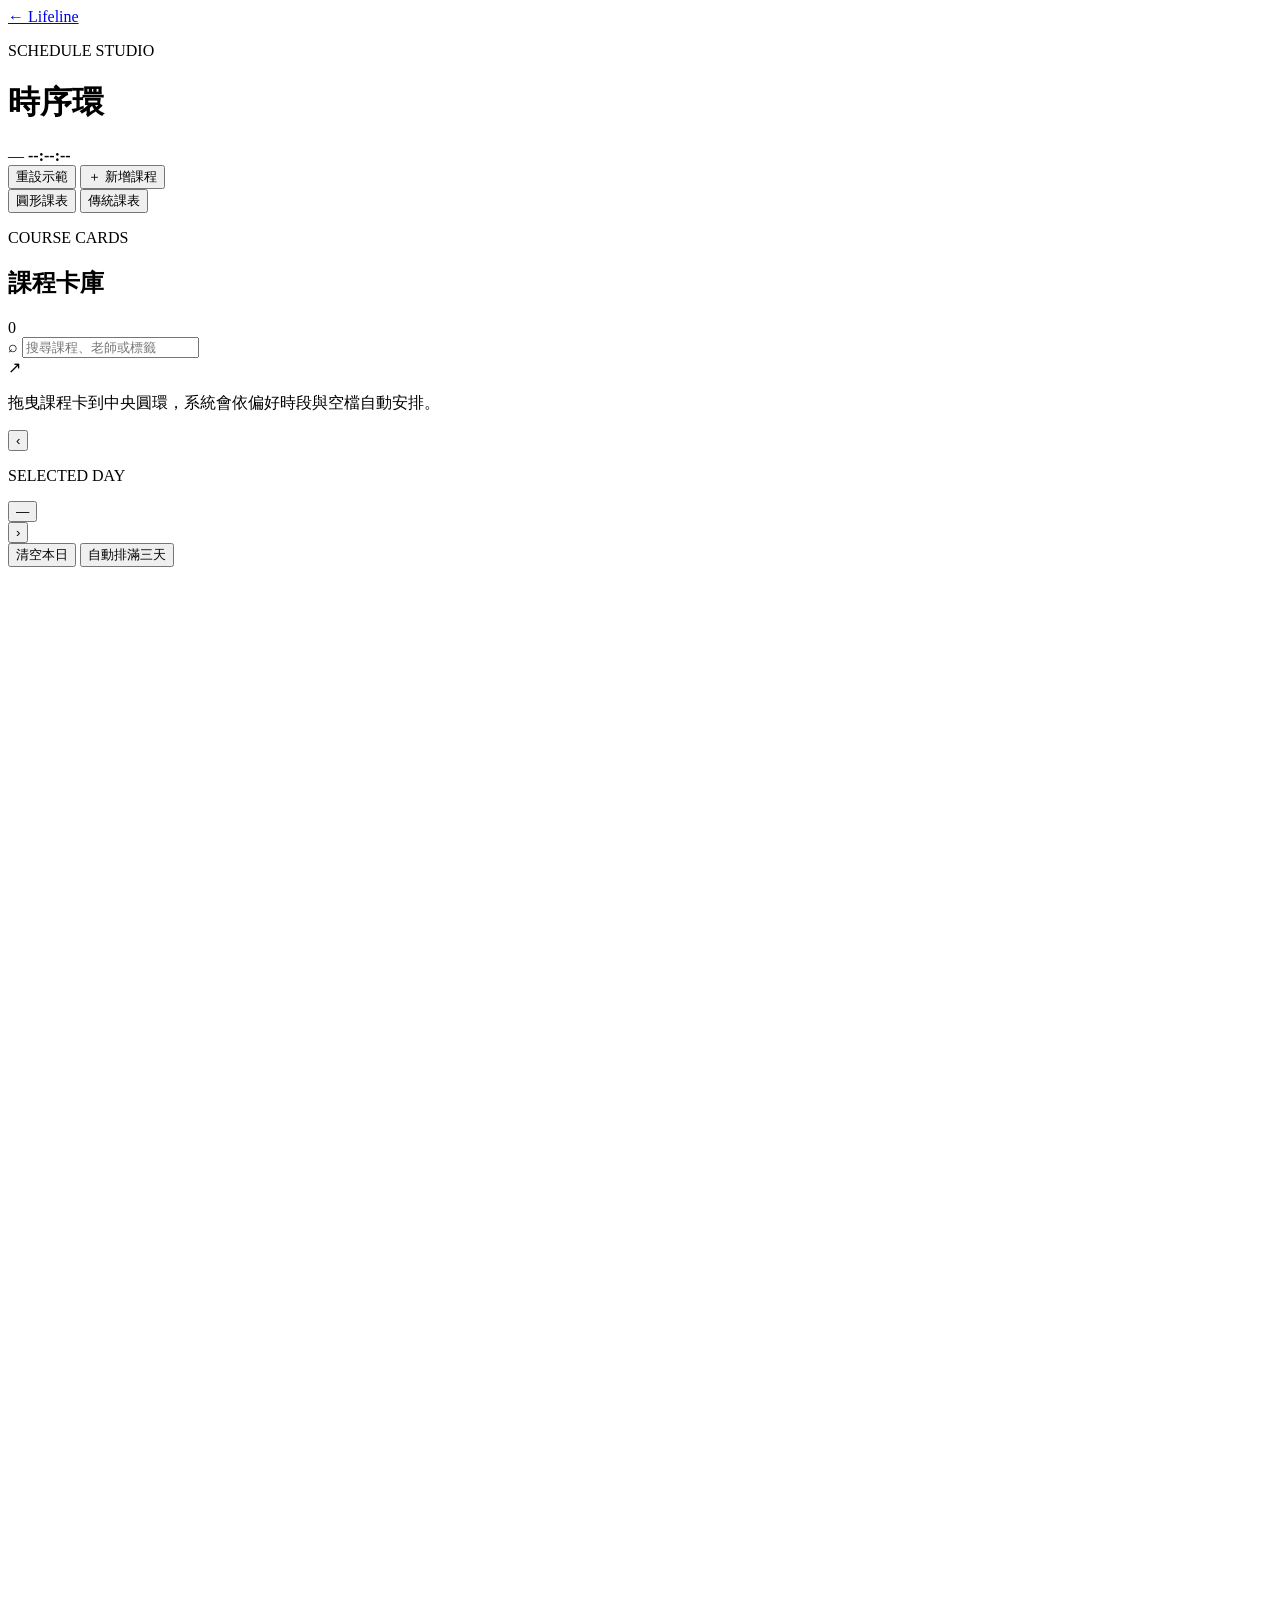
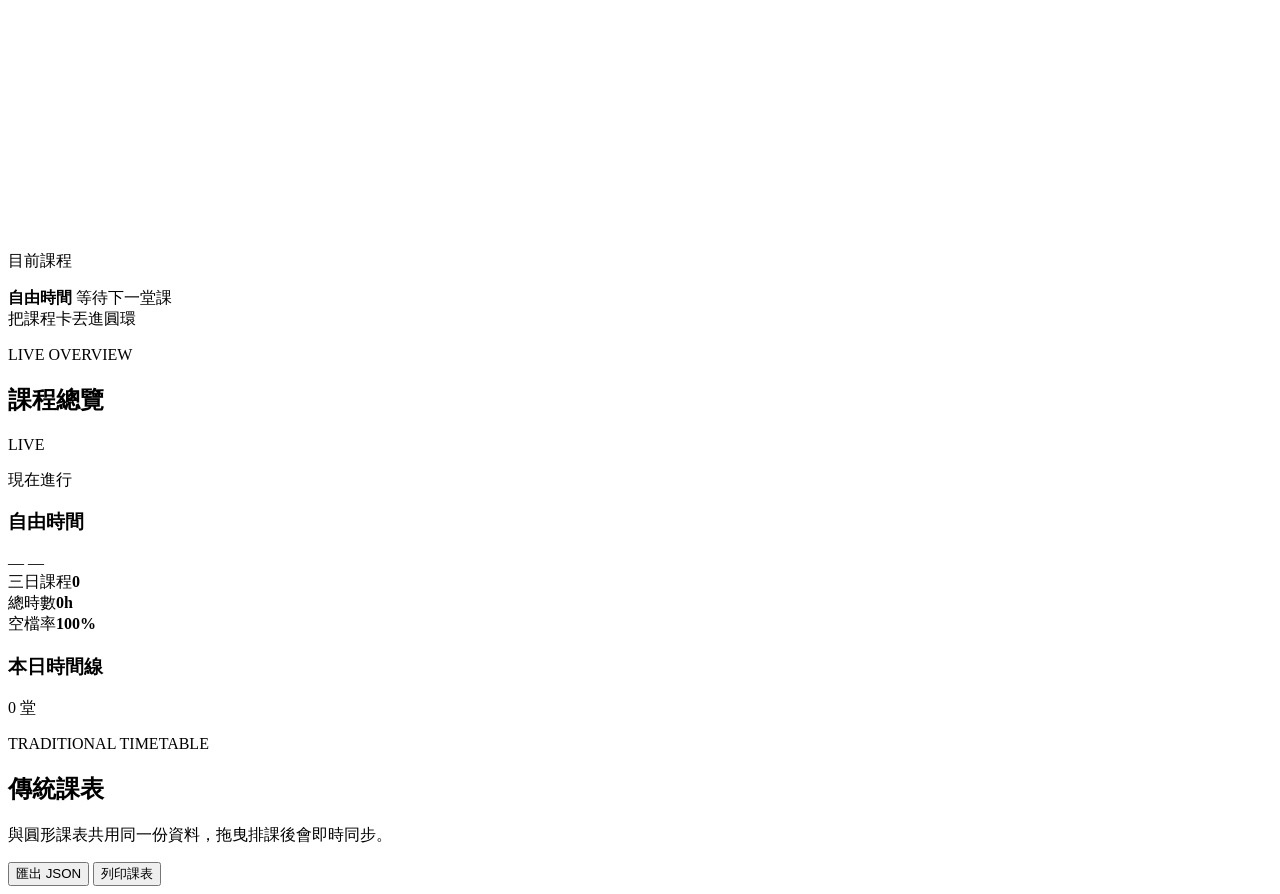
==== schedule-studio/index.html @ b38a5317 "Add independent circular schedule studio page" ====
<!doctype html>
<html lang="zh-Hant">
<head>
  <meta charset="utf-8" />
  <meta name="viewport" content="width=device-width, initial-scale=1" />
  <meta name="theme-color" content="#081422" />
  <meta name="description" content="拖曳課程卡，自動生成圓形與傳統課表。" />
  <title>時序環｜圓形課表工作室</title>
  <link rel="stylesheet" href="style.css" />
</head>
<body>
  <div class="ambient ambient-one"></div>
  <div class="ambient ambient-two"></div>

  <header class="topbar">
    <div class="brand-wrap">
      <a class="back-link" href="../" aria-label="返回 Lifeline">← Lifeline</a>
      <div class="brand-mark" aria-hidden="true"><span></span></div>
      <div>
        <p class="eyebrow">SCHEDULE STUDIO</p>
        <h1>時序環</h1>
      </div>
    </div>

    <div class="header-actions">
      <div class="live-clock" aria-live="polite">
        <span id="liveDate">—</span>
        <strong id="liveTime">--:--:--</strong>
      </div>
      <button class="ghost-button" id="resetButton" type="button">重設示範</button>
      <button class="primary-button" id="addCourseButton" type="button">＋ 新增課程</button>
    </div>
  </header>

  <nav class="view-tabs" aria-label="課表檢視方式">
    <button class="view-tab active" type="button" data-view="orbit">圓形課表</button>
    <button class="view-tab" type="button" data-view="grid">傳統課表</button>
  </nav>

  <main>
    <section class="view-panel active" id="orbitView">
      <div class="studio-grid">
        <aside class="course-library panel">
          <div class="panel-heading">
            <div>
              <p class="eyebrow">COURSE CARDS</p>
              <h2>課程卡庫</h2>
            </div>
            <span class="count-badge" id="courseCount">0</span>
          </div>

          <label class="search-box">
            <span aria-hidden="true">⌕</span>
            <input id="courseSearch" type="search" placeholder="搜尋課程、老師或標籤" autocomplete="off" />
          </label>

          <div class="course-list" id="courseList"></div>

          <div class="library-tip">
            <span class="tip-icon">↗</span>
            <p>拖曳課程卡到中央圓環，系統會依偏好時段與空檔自動安排。</p>
          </div>
        </aside>

        <section class="orbit-workspace panel">
          <div class="workspace-toolbar">
            <div class="date-navigation">
              <button class="icon-button" id="previousDayButton" type="button" aria-label="前一天">‹</button>
              <div>
                <p class="eyebrow">SELECTED DAY</p>
                <button class="date-title" id="selectedDateButton" type="button">—</button>
              </div>
              <button class="icon-button" id="nextDayButton" type="button" aria-label="後一天">›</button>
            </div>

            <div class="toolbar-actions">
              <button class="soft-button" id="clearDayButton" type="button">清空本日</button>
              <button class="accent-button" id="autoPlanButton" type="button">自動排滿三天</button>
            </div>
          </div>

          <div class="orbit-stage" id="orbitDropZone" tabindex="0" aria-label="拖曳課程到此處自動排課">
            <div class="drop-halo" aria-hidden="true"></div>
            <svg id="mainOrbit" class="main-orbit" viewBox="0 0 540 540" role="img" aria-label="選定日期的圓形課表"></svg>
            <div class="orbit-center">
              <p class="center-label" id="centerStatus">目前課程</p>
              <strong id="currentCourseName">自由時間</strong>
              <span id="currentCourseTime">等待下一堂課</span>
              <div class="center-progress"><span id="currentCourseProgress"></span></div>
            </div>
            <div class="drop-instruction" id="dropInstruction">把課程卡丟進圓環</div>
          </div>

          <div class="day-orbits" id="dayOrbitList" aria-label="連續三天課程總覽"></div>
        </section>

        <aside class="overview-panel panel">
          <div class="panel-heading">
            <div>
              <p class="eyebrow">LIVE OVERVIEW</p>
              <h2>課程總覽</h2>
            </div>
            <span class="live-dot">LIVE</span>
          </div>

          <section class="now-card">
            <p>現在進行</p>
            <h3 id="overviewCurrentName">自由時間</h3>
            <div class="now-meta">
              <span id="overviewCurrentTime">—</span>
              <span id="overviewCurrentTeacher">—</span>
            </div>
          </section>

          <section class="summary-strip">
            <div><span>三日課程</span><strong id="threeDayCount">0</strong></div>
            <div><span>總時數</span><strong id="threeDayHours">0h</strong></div>
            <div><span>空檔率</span><strong id="freeRatio">100%</strong></div>
          </section>

          <div class="agenda-heading">
            <h3>本日時間線</h3>
            <span id="selectedDayTotal">0 堂</span>
          </div>
          <div class="agenda-list" id="agendaList"></div>
        </aside>
      </div>
    </section>

    <section class="view-panel" id="gridView">
      <div class="grid-page panel">
        <div class="grid-page-heading">
          <div>
            <p class="eyebrow">TRADITIONAL TIMETABLE</p>
            <h2>傳統課表</h2>
            <p>與圓形課表共用同一份資料，拖曳排課後會即時同步。</p>
          </div>
          <div class="grid-actions">
            <button class="soft-button" id="exportButton" type="button">匯出 JSON</button>
            <button class="accent-button" id="printButton" type="button">列印課表</button>
          </div>
        </div>

        <div class="traditional-table-wrap">
          <div class="traditional-table" id="traditionalTable"></div>
        </div>
      </div>
    </section>
  </main>

  <dialog id="courseDialog" class="course-dialog">
    <form method="dialog" id="courseForm">
      <div class="dialog-heading">
        <div>
          <p class="eyebrow">COURSE EDITOR</p>
          <h2 id="dialogTitle">新增課程</h2>
        </div>
        <button class="icon-button" value="cancel" aria-label="關閉">×</button>
      </div>

      <input id="courseId" type="hidden" />
      <div class="form-grid">
        <label class="wide">課程名稱<input id="courseName" required maxlength="30" placeholder="例如：高等數學研究" /></label>
        <label>老師／主持人<input id="courseTeacher" maxlength="24" placeholder="例如：自學" /></label>
        <label>分類<select id="courseCategory"><option>主修</option><option>技能</option><option>健康</option><option>創作</option><option>語言</option><option>其他</option></select></label>
        <label>每堂時長（分鐘）<input id="courseDuration" type="number" min="15" max="360" step="15" value="60" required /></label>
        <label>優先度<select id="coursePriority"><option value="3">核心</option><option value="2" selected>重要</option><option value="1">彈性</option></select></label>
        <label>偏好開始時間<input id="coursePreferredStart" type="time" value="09:00" /></label>
        <label>偏好結束時間<input id="coursePreferredEnd" type="time" value="20:00" /></label>
        <label class="color-field">識別色<input id="courseColor" type="color" value="#d9b66f" /></label>
      </div>

      <div class="dialog-actions">
        <button class="danger-button hidden" id="deleteCourseButton" type="button">刪除課程</button>
        <span></span>
        <button class="ghost-button" value="cancel" type="button" id="cancelDialogButton">取消</button>
        <button class="primary-button" value="default" type="submit">儲存課程</button>
      </div>
    </form>
  </dialog>

  <div class="toast" id="toast" role="status" aria-live="polite"></div>

  <script src="app.js"></script>
</body>
</html>
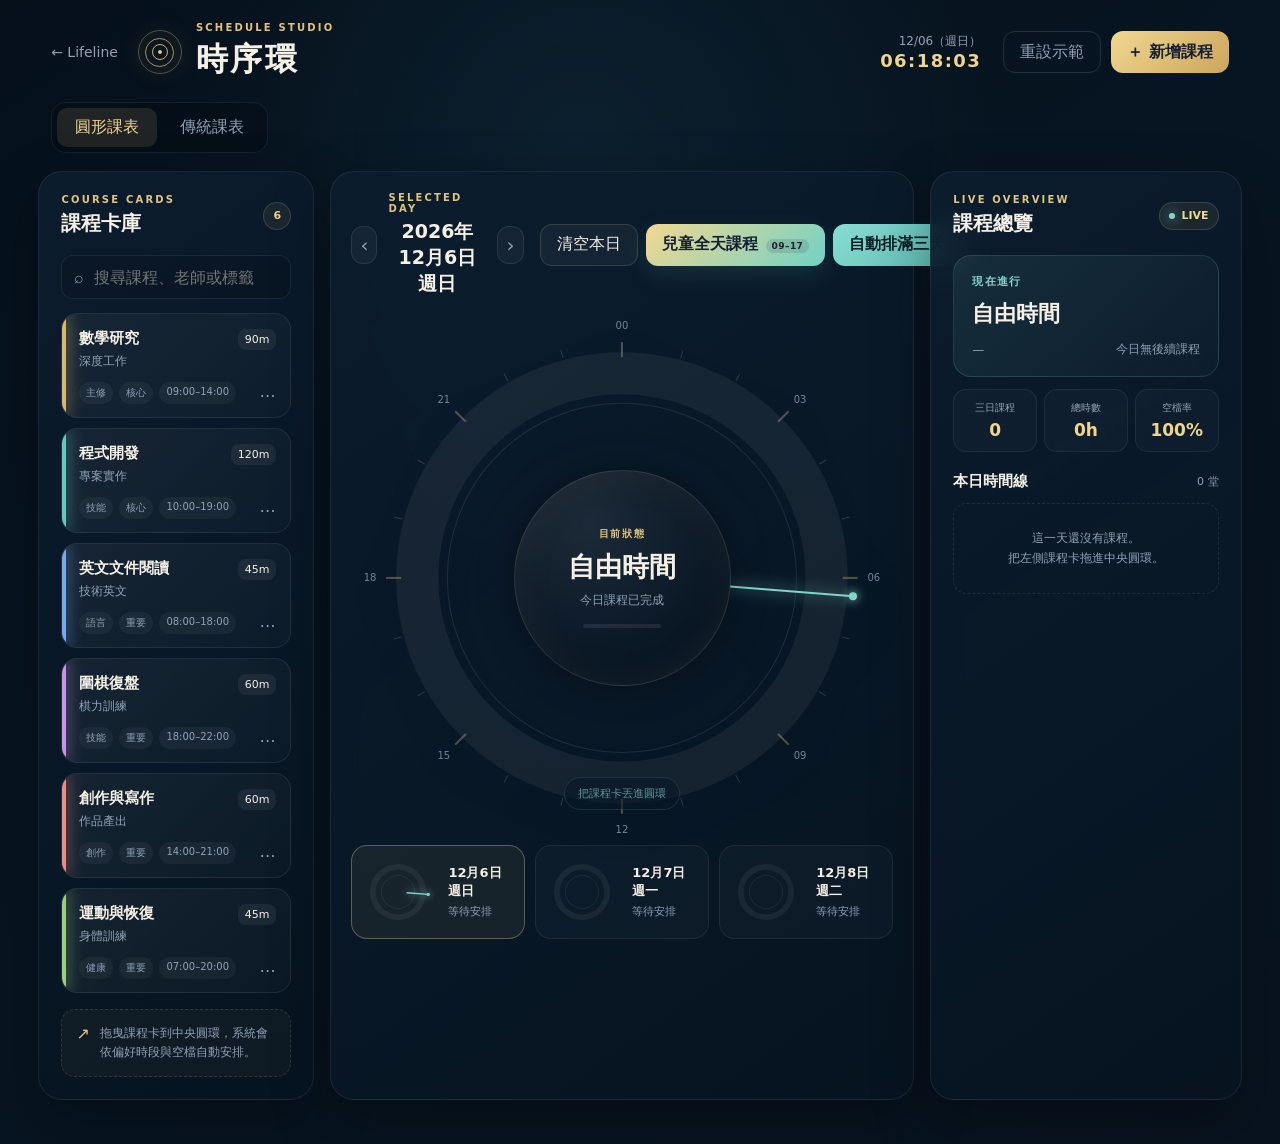
==== commit 39a58abe: "Add child full-day schedule interface" ====
--- a/schedule-studio/index.html
+++ b/schedule-studio/index.html
@@ -7,6 +7,7 @@
   <meta name="description" content="拖曳課程卡，自動生成圓形與傳統課表。" />
   <title>時序環｜圓形課表工作室</title>
   <link rel="stylesheet" href="style.css" />
+  <link rel="stylesheet" href="child-day.css" />
 </head>
 <body>
   <div class="ambient ambient-one"></div>
@@ -75,6 +76,7 @@
 
             <div class="toolbar-actions">
               <button class="soft-button" id="clearDayButton" type="button">清空本日</button>
+              <button class="primary-button child-day-button" id="childDayButton" type="button">兒童全天課程</button>
               <button class="accent-button" id="autoPlanButton" type="button">自動排滿三天</button>
             </div>
           </div>
@@ -179,8 +181,78 @@
     </form>
   </dialog>
 
+  <dialog id="childDayDialog" class="course-dialog child-day-dialog">
+    <form method="dialog" id="childDayForm" class="child-day-form">
+      <div class="dialog-heading">
+        <div>
+          <p class="eyebrow">CHILD FULL-DAY PLANNER</p>
+          <h2>一鍵產生兒童全天課程</h2>
+        </div>
+        <button class="icon-button" value="cancel" aria-label="關閉">×</button>
+      </div>
+
+      <div class="child-day-intro">
+        <section class="child-day-inputs">
+          <div class="child-day-date-card">
+            <span>套用日期</span>
+            <strong id="childSelectedDate">目前選定日期</strong>
+          </div>
+
+          <div class="form-grid">
+            <label>小朋友年紀
+              <input id="childAge" type="number" min="3" max="12" value="6" required />
+            </label>
+            <label>活動場域
+              <select id="childVenue" required>
+                <option value="kindergarten">幼兒園／安親班</option>
+                <option value="learningCenter">補習班／學習中心</option>
+                <option value="school" selected>學校／校園</option>
+                <option value="camp">營隊／戶外教育</option>
+                <option value="home">居家共學</option>
+                <option value="community">社區活動中心</option>
+              </select>
+            </label>
+          </div>
+
+          <span class="child-age-hint" id="childAgeHint">6 歲 · 國小低年級節奏</span>
+          <p class="child-rationale" id="childRationale"></p>
+
+          <div class="child-rule-grid">
+            <div><span>單次專注</span><strong id="childRuleFocus">—</strong></div>
+            <div><span>休息安排</span><strong id="childRuleBreaks">—</strong></div>
+            <div><span>午間恢復</span><strong id="childRuleRest">—</strong></div>
+            <div><span>動態活動</span><strong id="childRuleActivity">—</strong></div>
+          </div>
+
+          <div class="child-safety-note">
+            <strong>排程原則</strong>
+            <span>09:00–17:00 完整覆蓋，包含午餐、喝水、如廁、護眼、轉換與收拾時間；實際帶班仍應依孩子身體狀況彈性調整。</span>
+          </div>
+        </section>
+
+        <section class="child-day-preview">
+          <div class="child-preview-heading">
+            <div>
+              <h3>全天課程預覽</h3>
+              <p>教室會依場域與活動類型自動指派。</p>
+            </div>
+            <div class="child-room-preview" id="childRoomPreview"></div>
+          </div>
+          <div class="child-timeline-preview" id="childTimelinePreview"></div>
+        </section>
+      </div>
+
+      <div class="dialog-actions">
+        <span></span>
+        <button class="ghost-button" value="cancel" type="button" id="cancelChildDayButton">取消</button>
+        <button class="primary-button" value="default" type="submit">產生 09:00–17:00 課表</button>
+      </div>
+    </form>
+  </dialog>
+
   <div class="toast" id="toast" role="status" aria-live="polite"></div>
 
   <script src="app.js"></script>
+  <script src="child-day.js"></script>
 </body>
-</html>
+</html>
--- a/schedule-studio/style.css
+++ b/schedule-studio/style.css
@@ -0,0 +1,551 @@
+:root {
+  color-scheme: dark;
+  --bg: #06111d;
+  --bg-soft: #0a1827;
+  --panel: rgba(12, 27, 43, 0.88);
+  --panel-strong: #0d1d2e;
+  --line: rgba(230, 207, 146, 0.16);
+  --line-strong: rgba(230, 207, 146, 0.34);
+  --text: #f5f0e5;
+  --muted: #90a2b6;
+  --gold: #e1c37f;
+  --gold-bright: #f0d58d;
+  --teal: #82d5ca;
+  --danger: #ff8e87;
+  --shadow: 0 22px 60px rgba(0, 0, 0, 0.32);
+  --radius: 24px;
+  --font: Inter, ui-sans-serif, system-ui, -apple-system, BlinkMacSystemFont, "Segoe UI", "Noto Sans TC", sans-serif;
+}
+
+* { box-sizing: border-box; }
+
+html { min-height: 100%; background: var(--bg); }
+
+body {
+  min-height: 100vh;
+  margin: 0;
+  overflow-x: hidden;
+  color: var(--text);
+  background:
+    radial-gradient(circle at 45% 12%, rgba(36, 91, 113, 0.18), transparent 34%),
+    linear-gradient(145deg, #05101b 0%, #071522 50%, #08131f 100%);
+  font-family: var(--font);
+}
+
+button, input, select { font: inherit; }
+button { color: inherit; }
+
+.ambient {
+  position: fixed;
+  z-index: -1;
+  width: 420px;
+  height: 420px;
+  border-radius: 50%;
+  filter: blur(90px);
+  opacity: 0.22;
+  pointer-events: none;
+}
+
+.ambient-one { top: -180px; left: 16%; background: #2d93a9; }
+.ambient-two { right: -190px; bottom: -170px; background: #a47e3d; }
+
+.topbar {
+  display: flex;
+  align-items: center;
+  justify-content: space-between;
+  gap: 24px;
+  padding: 22px clamp(20px, 4vw, 64px) 12px;
+}
+
+.brand-wrap, .header-actions, .workspace-toolbar, .date-navigation, .toolbar-actions,
+.panel-heading, .grid-page-heading, .grid-actions, .now-meta, .dialog-heading, .dialog-actions {
+  display: flex;
+  align-items: center;
+}
+
+.brand-wrap { gap: 14px; }
+.brand-wrap h1, .panel-heading h2, .grid-page-heading h2, .dialog-heading h2 { margin: 0; }
+.brand-wrap h1 { font-size: clamp(24px, 2.5vw, 34px); letter-spacing: 0.08em; }
+
+.back-link {
+  margin-right: 6px;
+  color: var(--muted);
+  text-decoration: none;
+  font-size: 14px;
+  transition: color .2s ease;
+}
+.back-link:hover { color: var(--gold); }
+
+.brand-mark {
+  display: grid;
+  width: 44px;
+  height: 44px;
+  place-items: center;
+  border: 1px solid var(--line-strong);
+  border-radius: 50%;
+  box-shadow: inset 0 0 30px rgba(225, 195, 127, 0.08), 0 0 24px rgba(225, 195, 127, 0.08);
+}
+.brand-mark::before, .brand-mark::after, .brand-mark span {
+  content: "";
+  position: absolute;
+  border: 1px solid var(--gold);
+  border-radius: 50%;
+}
+.brand-mark { position: relative; }
+.brand-mark::before { width: 27px; height: 27px; opacity: .7; }
+.brand-mark::after { width: 14px; height: 14px; opacity: .9; }
+.brand-mark span { width: 4px; height: 4px; background: var(--gold); }
+
+.eyebrow {
+  margin: 0 0 5px;
+  color: var(--gold);
+  font-size: 10px;
+  font-weight: 800;
+  letter-spacing: .22em;
+}
+
+.header-actions { gap: 10px; }
+.live-clock {
+  display: grid;
+  min-width: 132px;
+  padding-right: 12px;
+  text-align: right;
+}
+.live-clock span { color: var(--muted); font-size: 12px; }
+.live-clock strong { color: var(--gold-bright); font-size: 18px; letter-spacing: .08em; }
+
+button {
+  border: 0;
+  cursor: pointer;
+  transition: transform .18s ease, border-color .18s ease, background .18s ease, color .18s ease;
+}
+button:hover { transform: translateY(-1px); }
+button:active { transform: translateY(0); }
+
+.primary-button, .accent-button, .soft-button, .ghost-button, .danger-button {
+  min-height: 42px;
+  padding: 0 16px;
+  border-radius: 12px;
+  white-space: nowrap;
+}
+.primary-button { color: #172031; background: linear-gradient(135deg, #f1d890, #cba55d); font-weight: 800; }
+.accent-button { color: #072027; background: linear-gradient(135deg, #8addd3, #58b9b0); font-weight: 800; }
+.soft-button { border: 1px solid var(--line); background: rgba(255,255,255,.045); color: var(--text); }
+.ghost-button { border: 1px solid rgba(144, 162, 182, .2); background: transparent; color: var(--muted); }
+.danger-button { border: 1px solid rgba(255,142,135,.25); background: rgba(255,142,135,.09); color: var(--danger); }
+
+.view-tabs {
+  display: flex;
+  width: fit-content;
+  gap: 5px;
+  margin: 8px clamp(20px, 4vw, 64px) 18px;
+  padding: 5px;
+  border: 1px solid rgba(255,255,255,.07);
+  border-radius: 15px;
+  background: rgba(5, 14, 24, .62);
+}
+.view-tab {
+  padding: 9px 18px;
+  border-radius: 10px;
+  background: transparent;
+  color: var(--muted);
+}
+.view-tab.active { background: rgba(225,195,127,.12); color: var(--gold-bright); }
+
+main { padding: 0 clamp(16px, 3vw, 48px) 44px; }
+.view-panel { display: none; }
+.view-panel.active { display: block; }
+
+.studio-grid {
+  display: grid;
+  grid-template-columns: minmax(238px, .78fr) minmax(470px, 1.65fr) minmax(260px, .88fr);
+  gap: 16px;
+  max-width: 1680px;
+  margin: 0 auto;
+}
+
+.panel {
+  border: 1px solid rgba(255,255,255,.075);
+  border-radius: var(--radius);
+  background: linear-gradient(145deg, rgba(12, 29, 46, .92), rgba(7, 20, 33, .88));
+  box-shadow: var(--shadow);
+  backdrop-filter: blur(16px);
+}
+
+.course-library, .overview-panel { min-height: calc(100vh - 154px); padding: 22px; }
+.panel-heading { justify-content: space-between; gap: 12px; }
+.panel-heading h2 { font-size: 20px; }
+.count-badge, .live-dot {
+  display: inline-flex;
+  align-items: center;
+  justify-content: center;
+  height: 28px;
+  min-width: 28px;
+  padding: 0 9px;
+  border: 1px solid var(--line);
+  border-radius: 999px;
+  color: var(--gold-bright);
+  background: rgba(225,195,127,.08);
+  font-size: 11px;
+  font-weight: 800;
+}
+.live-dot::before { content: ""; width: 6px; height: 6px; margin-right: 6px; border-radius: 50%; background: var(--teal); box-shadow: 0 0 12px var(--teal); }
+
+.search-box {
+  display: flex;
+  align-items: center;
+  gap: 8px;
+  margin: 18px 0 14px;
+  padding: 0 12px;
+  border: 1px solid rgba(255,255,255,.08);
+  border-radius: 12px;
+  background: rgba(0,0,0,.12);
+}
+.search-box span { color: var(--muted); }
+.search-box input {
+  width: 100%;
+  height: 42px;
+  border: 0;
+  outline: 0;
+  color: var(--text);
+  background: transparent;
+}
+
+.course-list { display: grid; gap: 10px; }
+.course-card {
+  position: relative;
+  overflow: hidden;
+  padding: 15px 14px 13px 17px;
+  border: 1px solid rgba(255,255,255,.075);
+  border-radius: 16px;
+  background: linear-gradient(135deg, rgba(255,255,255,.055), rgba(255,255,255,.018));
+  cursor: grab;
+  user-select: none;
+}
+.course-card::before {
+  content: "";
+  position: absolute;
+  inset: 0 auto 0 0;
+  width: 4px;
+  background: var(--course-color);
+  box-shadow: 0 0 16px var(--course-color);
+}
+.course-card.dragging { opacity: .5; transform: scale(.98); }
+.course-card:hover { border-color: color-mix(in srgb, var(--course-color) 48%, transparent); }
+.course-card-header { display: flex; align-items: flex-start; justify-content: space-between; gap: 8px; }
+.course-card h3 { margin: 0 0 5px; font-size: 15px; }
+.course-card p { margin: 0; color: var(--muted); font-size: 12px; }
+.course-duration { padding: 4px 7px; border-radius: 8px; background: rgba(255,255,255,.06); color: var(--text); font-size: 11px; }
+.course-tags { display: flex; flex-wrap: wrap; gap: 6px; margin-top: 12px; }
+.course-tags span { padding: 4px 7px; border-radius: 999px; background: rgba(255,255,255,.045); color: var(--muted); font-size: 10px; }
+.course-edit {
+  position: absolute;
+  right: 9px;
+  bottom: 8px;
+  width: 28px;
+  height: 28px;
+  border-radius: 9px;
+  background: transparent;
+  color: var(--muted);
+}
+.course-edit:hover { background: rgba(255,255,255,.06); color: var(--text); }
+
+.library-tip {
+  display: flex;
+  gap: 10px;
+  margin-top: 16px;
+  padding: 14px;
+  border: 1px dashed var(--line);
+  border-radius: 14px;
+  background: rgba(225,195,127,.04);
+}
+.library-tip p { margin: 0; color: var(--muted); font-size: 12px; line-height: 1.6; }
+.tip-icon { color: var(--gold); }
+
+.orbit-workspace { min-height: calc(100vh - 154px); padding: 20px 20px 16px; }
+.workspace-toolbar { justify-content: space-between; gap: 16px; }
+.date-navigation { gap: 11px; }
+.date-title { padding: 0; background: transparent; font-size: 19px; font-weight: 800; }
+.icon-button {
+  display: grid;
+  width: 38px;
+  height: 38px;
+  place-items: center;
+  border: 1px solid rgba(255,255,255,.09);
+  border-radius: 12px;
+  background: rgba(255,255,255,.045);
+  color: var(--muted);
+  font-size: 20px;
+}
+.icon-button:hover { border-color: var(--line-strong); color: var(--gold); }
+.toolbar-actions { gap: 8px; }
+
+.orbit-stage {
+  position: relative;
+  display: grid;
+  width: min(100%, 620px);
+  aspect-ratio: 1;
+  margin: 10px auto 0;
+  place-items: center;
+  outline: 0;
+}
+.orbit-stage.drag-over .drop-halo { opacity: 1; transform: scale(1.04); }
+.orbit-stage.drag-over .drop-instruction { opacity: 1; transform: translateY(0); }
+.drop-halo {
+  position: absolute;
+  inset: 5%;
+  border: 1px dashed rgba(130,213,202,.42);
+  border-radius: 50%;
+  background: radial-gradient(circle, rgba(130,213,202,.07), transparent 64%);
+  opacity: 0;
+  transition: opacity .2s ease, transform .2s ease;
+}
+.main-orbit { width: 100%; height: 100%; overflow: visible; filter: drop-shadow(0 18px 30px rgba(0,0,0,.24)); }
+.orbit-center {
+  position: absolute;
+  display: grid;
+  width: 40%;
+  aspect-ratio: 1;
+  place-content: center;
+  padding: 20px;
+  border: 1px solid var(--line);
+  border-radius: 50%;
+  background: radial-gradient(circle at 35% 25%, rgba(255,255,255,.08), rgba(8, 22, 36, .96) 70%);
+  text-align: center;
+  box-shadow: inset 0 0 40px rgba(225,195,127,.07), 0 0 38px rgba(0,0,0,.3);
+}
+.center-label { margin: 0 0 8px; color: var(--gold); font-size: 10px; font-weight: 800; letter-spacing: .18em; }
+.orbit-center strong { display: block; font-size: clamp(19px, 2.1vw, 29px); }
+.orbit-center > span { display: block; margin-top: 7px; color: var(--muted); font-size: 12px; }
+.center-progress { width: 72%; height: 4px; margin: 15px auto 0; overflow: hidden; border-radius: 99px; background: rgba(255,255,255,.08); }
+.center-progress span { display: block; width: 0%; height: 100%; border-radius: inherit; background: linear-gradient(90deg, var(--gold), var(--teal)); transition: width .5s linear; }
+.drop-instruction {
+  position: absolute;
+  bottom: 8%;
+  padding: 8px 13px;
+  border: 1px solid rgba(130,213,202,.2);
+  border-radius: 999px;
+  background: rgba(8, 25, 38, .88);
+  color: var(--teal);
+  font-size: 11px;
+  opacity: .66;
+  transform: translateY(4px);
+  transition: opacity .2s ease, transform .2s ease;
+}
+
+.day-orbits {
+  display: grid;
+  grid-template-columns: repeat(3, 1fr);
+  gap: 10px;
+  margin-top: -4px;
+}
+.day-orbit-card {
+  display: grid;
+  grid-template-columns: 78px 1fr;
+  align-items: center;
+  gap: 8px;
+  padding: 10px;
+  border: 1px solid rgba(255,255,255,.07);
+  border-radius: 16px;
+  background: rgba(255,255,255,.025);
+  text-align: left;
+}
+.day-orbit-card.active { border-color: var(--line-strong); background: rgba(225,195,127,.07); }
+.day-orbit-card svg { width: 72px; height: 72px; }
+.day-orbit-card strong { display: block; font-size: 13px; }
+.day-orbit-card span { display: block; margin-top: 4px; color: var(--muted); font-size: 11px; }
+
+.now-card {
+  margin-top: 18px;
+  padding: 18px;
+  border: 1px solid rgba(130,213,202,.16);
+  border-radius: 18px;
+  background: linear-gradient(135deg, rgba(130,213,202,.1), rgba(130,213,202,.025));
+}
+.now-card p { margin: 0; color: var(--teal); font-size: 11px; font-weight: 800; letter-spacing: .12em; }
+.now-card h3 { margin: 10px 0 12px; font-size: 22px; }
+.now-meta { justify-content: space-between; gap: 8px; color: var(--muted); font-size: 12px; }
+
+.summary-strip {
+  display: grid;
+  grid-template-columns: repeat(3, 1fr);
+  gap: 7px;
+  margin: 12px 0 20px;
+}
+.summary-strip div { padding: 11px 8px; border: 1px solid rgba(255,255,255,.065); border-radius: 13px; background: rgba(255,255,255,.025); text-align: center; }
+.summary-strip span { display: block; color: var(--muted); font-size: 10px; }
+.summary-strip strong { display: block; margin-top: 5px; color: var(--gold-bright); font-size: 17px; }
+
+.agenda-heading { display: flex; align-items: center; justify-content: space-between; }
+.agenda-heading h3 { margin: 0; font-size: 15px; }
+.agenda-heading span { color: var(--muted); font-size: 11px; }
+.agenda-list { display: grid; gap: 8px; margin-top: 12px; }
+.agenda-item {
+  position: relative;
+  display: grid;
+  grid-template-columns: 44px 1fr auto;
+  gap: 10px;
+  align-items: center;
+  padding: 11px 9px 11px 13px;
+  border: 1px solid rgba(255,255,255,.06);
+  border-radius: 13px;
+  background: rgba(255,255,255,.022);
+}
+.agenda-item::before { content: ""; position: absolute; inset: 10px auto 10px 0; width: 3px; border-radius: 99px; background: var(--course-color); }
+.agenda-time { color: var(--gold); font-size: 11px; font-weight: 800; }
+.agenda-main strong { display: block; font-size: 12px; }
+.agenda-main span { display: block; margin-top: 4px; color: var(--muted); font-size: 10px; }
+.agenda-remove { width: 28px; height: 28px; border-radius: 8px; background: transparent; color: var(--muted); }
+.agenda-remove:hover { background: rgba(255,142,135,.08); color: var(--danger); }
+.empty-state { padding: 24px 12px; border: 1px dashed rgba(255,255,255,.09); border-radius: 14px; color: var(--muted); text-align: center; font-size: 12px; line-height: 1.7; }
+
+.grid-page { max-width: 1500px; min-height: calc(100vh - 154px); margin: 0 auto; padding: 26px; }
+.grid-page-heading { justify-content: space-between; gap: 24px; margin-bottom: 22px; }
+.grid-page-heading h2 { font-size: 26px; }
+.grid-page-heading > div > p:last-child { margin: 7px 0 0; color: var(--muted); font-size: 13px; }
+.grid-actions { gap: 8px; }
+.traditional-table-wrap { overflow-x: auto; border: 1px solid rgba(255,255,255,.07); border-radius: 18px; background: rgba(3, 12, 21, .36); }
+.traditional-table { min-width: 900px; }
+.table-header, .table-row { display: grid; grid-template-columns: 76px repeat(3, 1fr); }
+.table-header { position: sticky; top: 0; z-index: 3; background: #0c1b2b; }
+.table-header > div, .time-cell, .day-cell { border-right: 1px solid rgba(255,255,255,.06); border-bottom: 1px solid rgba(255,255,255,.06); }
+.table-header > div { padding: 14px; color: var(--gold); text-align: center; font-size: 12px; font-weight: 800; }
+.table-header > div:first-child { color: var(--muted); }
+.time-cell { display: grid; min-height: 66px; place-items: start center; padding-top: 9px; color: var(--muted); font-size: 10px; }
+.day-cell { position: relative; min-height: 66px; }
+.grid-event {
+  position: absolute;
+  z-index: 2;
+  left: 6px;
+  right: 6px;
+  overflow: hidden;
+  padding: 8px 9px;
+  border: 1px solid color-mix(in srgb, var(--course-color) 42%, transparent);
+  border-radius: 10px;
+  background: color-mix(in srgb, var(--course-color) 17%, #091725);
+  box-shadow: inset 3px 0 0 var(--course-color);
+}
+.grid-event strong { display: block; font-size: 11px; }
+.grid-event span { display: block; margin-top: 3px; color: var(--muted); font-size: 9px; }
+.current-time-line { position: absolute; z-index: 4; left: 0; right: 0; height: 1px; background: var(--teal); box-shadow: 0 0 9px var(--teal); pointer-events: none; }
+.current-time-line::before { content: ""; position: absolute; left: -3px; top: -3px; width: 7px; height: 7px; border-radius: 50%; background: var(--teal); }
+
+.course-dialog {
+  width: min(680px, calc(100vw - 30px));
+  border: 1px solid var(--line-strong);
+  border-radius: 22px;
+  color: var(--text);
+  background: #0b1b2b;
+  box-shadow: 0 35px 100px rgba(0,0,0,.55);
+}
+.course-dialog::backdrop { background: rgba(1,7,13,.76); backdrop-filter: blur(8px); }
+.course-dialog form { padding: 5px; }
+.dialog-heading { justify-content: space-between; margin-bottom: 20px; }
+.form-grid { display: grid; grid-template-columns: repeat(2, 1fr); gap: 14px; }
+.form-grid label { display: grid; gap: 7px; color: var(--muted); font-size: 12px; }
+.form-grid label.wide { grid-column: 1 / -1; }
+.form-grid input, .form-grid select {
+  width: 100%;
+  height: 44px;
+  padding: 0 12px;
+  border: 1px solid rgba(255,255,255,.09);
+  border-radius: 11px;
+  outline: 0;
+  color: var(--text);
+  background: rgba(255,255,255,.04);
+}
+.form-grid input:focus, .form-grid select:focus { border-color: var(--line-strong); }
+.color-field input { padding: 5px; }
+.dialog-actions { justify-content: space-between; gap: 8px; margin-top: 22px; }
+.hidden { display: none !important; }
+
+.toast {
+  position: fixed;
+  z-index: 20;
+  left: 50%;
+  bottom: 26px;
+  max-width: min(460px, calc(100vw - 30px));
+  padding: 12px 17px;
+  border: 1px solid var(--line-strong);
+  border-radius: 13px;
+  background: rgba(9, 25, 39, .96);
+  color: var(--text);
+  box-shadow: var(--shadow);
+  opacity: 0;
+  pointer-events: none;
+  transform: translate(-50%, 14px);
+  transition: opacity .2s ease, transform .2s ease;
+}
+.toast.show { opacity: 1; transform: translate(-50%, 0); }
+
+.orbit-base { fill: none; stroke: rgba(255,255,255,.055); }
+.orbit-ring { fill: none; stroke: rgba(255,255,255,.09); }
+.orbit-tick { stroke: rgba(255,255,255,.14); }
+.orbit-tick.major { stroke: rgba(225,195,127,.34); }
+.orbit-label { fill: #71869a; font-size: 10px; text-anchor: middle; dominant-baseline: middle; }
+.orbit-segment { fill: none; stroke-linecap: round; cursor: pointer; transition: opacity .2s ease, filter .2s ease; }
+.orbit-segment:hover { filter: brightness(1.25); }
+.orbit-segment.current { filter: drop-shadow(0 0 10px currentColor) brightness(1.15); }
+.orbit-now-line { stroke: #82d5ca; stroke-width: 2; filter: drop-shadow(0 0 7px #82d5ca); }
+.orbit-now-dot { fill: #82d5ca; filter: drop-shadow(0 0 5px #82d5ca); }
+.orbit-course-label { fill: #f5f0e5; font-size: 10px; font-weight: 700; text-anchor: middle; dominant-baseline: middle; pointer-events: none; }
+
+@media (max-width: 1180px) {
+  .studio-grid { grid-template-columns: minmax(220px, .75fr) minmax(460px, 1.5fr); }
+  .overview-panel { grid-column: 1 / -1; min-height: auto; }
+  .overview-panel { display: grid; grid-template-columns: .9fr .8fr 1.4fr; gap: 14px; align-items: start; }
+  .overview-panel > .panel-heading { grid-column: 1 / -1; }
+  .now-card, .summary-strip { margin: 0; }
+  .agenda-heading, .agenda-list { grid-column: 3; }
+  .agenda-heading { grid-row: 2; }
+  .agenda-list { grid-row: 3; }
+}
+
+@media (max-width: 820px) {
+  .topbar { align-items: flex-start; }
+  .header-actions { flex-wrap: wrap; justify-content: flex-end; }
+  .live-clock { width: 100%; }
+  .studio-grid { grid-template-columns: 1fr; }
+  .course-library, .orbit-workspace, .overview-panel { min-height: auto; }
+  .course-library { order: 2; }
+  .orbit-workspace { order: 1; }
+  .overview-panel { order: 3; display: block; }
+  .overview-panel .now-card { margin-top: 18px; }
+  .overview-panel .summary-strip { margin: 12px 0 20px; }
+  .day-orbits { grid-template-columns: 1fr; }
+  .day-orbit-card { grid-template-columns: 64px 1fr; }
+  .day-orbit-card svg { width: 58px; height: 58px; }
+  .grid-page-heading { align-items: flex-start; flex-direction: column; }
+}
+
+@media (max-width: 600px) {
+  .topbar { padding: 18px 16px 8px; flex-direction: column; }
+  .brand-wrap { width: 100%; }
+  .header-actions { width: 100%; justify-content: stretch; }
+  .header-actions button { flex: 1; }
+  .live-clock { text-align: left; }
+  .view-tabs { margin-inline: 16px; }
+  main { padding-inline: 10px; }
+  .workspace-toolbar { align-items: stretch; flex-direction: column; }
+  .toolbar-actions { display: grid; grid-template-columns: 1fr 1fr; }
+  .orbit-workspace { padding: 15px 10px 13px; }
+  .orbit-center { width: 44%; padding: 12px; }
+  .orbit-center strong { font-size: 17px; }
+  .drop-instruction { bottom: 4%; }
+  .form-grid { grid-template-columns: 1fr; }
+  .form-grid label.wide { grid-column: auto; }
+  .dialog-actions { flex-wrap: wrap; }
+  .dialog-actions span { display: none; }
+}
+
+@media print {
+  body { background: #fff; color: #111; }
+  .topbar, .view-tabs, #orbitView, .grid-actions { display: none !important; }
+  #gridView { display: block !important; }
+  main { padding: 0; }
+  .grid-page { box-shadow: none; border: 0; background: #fff; }
+  .traditional-table-wrap { border-color: #bbb; }
+  .table-header { background: #eee; }
+  .table-header > div, .time-cell, .day-cell { color: #111; border-color: #ccc; }
+  .grid-event { color: #111; background: #eee; }
+}
--- a/schedule-studio/child-day.css
+++ b/schedule-studio/child-day.css
@@ -0,0 +1,138 @@
+.child-day-button {
+  position: relative;
+  overflow: hidden;
+  color: #172031;
+  background: linear-gradient(135deg, #f1d890, #72d1c6);
+  font-weight: 900;
+  box-shadow: 0 8px 24px rgba(130, 213, 202, .12);
+}
+.child-day-button::after {
+  content: "09–17";
+  margin-left: 8px;
+  padding: 2px 6px;
+  border-radius: 999px;
+  background: rgba(8, 24, 39, .13);
+  font-size: 9px;
+  letter-spacing: .05em;
+}
+.child-day-dialog { width: min(920px, calc(100vw - 28px)); max-height: min(88vh, 900px); overflow: auto; }
+.child-day-form { padding: 5px; }
+.child-day-intro {
+  display: grid;
+  grid-template-columns: minmax(250px, .78fr) minmax(320px, 1.22fr);
+  gap: 18px;
+}
+.child-day-inputs,
+.child-day-preview {
+  padding: 18px;
+  border: 1px solid rgba(255,255,255,.075);
+  border-radius: 18px;
+  background: rgba(255,255,255,.025);
+}
+.child-day-inputs { align-self: start; }
+.child-day-inputs .form-grid { grid-template-columns: 1fr; }
+.child-day-date-card {
+  display: grid;
+  gap: 5px;
+  margin-bottom: 16px;
+  padding: 13px 14px;
+  border: 1px solid rgba(225,195,127,.16);
+  border-radius: 13px;
+  background: rgba(225,195,127,.055);
+}
+.child-day-date-card span { color: var(--muted); font-size: 10px; letter-spacing: .12em; }
+.child-day-date-card strong { color: var(--gold-bright); font-size: 15px; }
+.child-age-hint {
+  display: inline-flex;
+  margin-top: 10px;
+  padding: 6px 9px;
+  border-radius: 999px;
+  color: var(--teal);
+  background: rgba(130,213,202,.08);
+  font-size: 11px;
+  font-weight: 800;
+}
+.child-rationale {
+  margin: 15px 0 0;
+  color: var(--muted);
+  font-size: 12px;
+  line-height: 1.7;
+}
+.child-rule-grid {
+  display: grid;
+  grid-template-columns: repeat(2, 1fr);
+  gap: 8px;
+  margin-top: 15px;
+}
+.child-rule-grid div {
+  padding: 11px;
+  border: 1px solid rgba(255,255,255,.06);
+  border-radius: 12px;
+  background: rgba(0,0,0,.12);
+}
+.child-rule-grid span { display: block; color: var(--muted); font-size: 9px; }
+.child-rule-grid strong { display: block; margin-top: 4px; color: var(--text); font-size: 11px; }
+.child-preview-heading {
+  display: flex;
+  align-items: flex-start;
+  justify-content: space-between;
+  gap: 16px;
+  margin-bottom: 12px;
+}
+.child-preview-heading h3 { margin: 0; font-size: 17px; }
+.child-preview-heading p { margin: 5px 0 0; color: var(--muted); font-size: 11px; }
+.child-room-preview { display: flex; flex-wrap: wrap; justify-content: flex-end; gap: 5px; max-width: 52%; }
+.child-room-preview span {
+  padding: 4px 7px;
+  border: 1px solid rgba(130,213,202,.15);
+  border-radius: 999px;
+  color: var(--teal);
+  background: rgba(130,213,202,.055);
+  font-size: 9px;
+}
+.child-timeline-preview {
+  display: grid;
+  max-height: 450px;
+  overflow: auto;
+  padding-right: 4px;
+}
+.child-preview-row {
+  display: grid;
+  grid-template-columns: 48px 1fr;
+  gap: 10px;
+  padding: 9px 4px;
+  border-bottom: 1px solid rgba(255,255,255,.055);
+}
+.child-preview-row:last-child { border-bottom: 0; }
+.child-preview-row time { padding-top: 2px; color: var(--gold); font-size: 10px; font-weight: 800; }
+.child-preview-row strong { display: block; font-size: 11px; }
+.child-preview-row span { display: block; margin-top: 3px; color: var(--muted); font-size: 9px; }
+.child-safety-note {
+  display: flex;
+  gap: 9px;
+  margin-top: 14px;
+  padding: 11px 12px;
+  border: 1px dashed rgba(255,255,255,.09);
+  border-radius: 12px;
+  color: var(--muted);
+  font-size: 10px;
+  line-height: 1.55;
+}
+.child-safety-note strong { color: var(--gold); }
+.grid-room {
+  display: block;
+  margin-top: 3px;
+  color: var(--teal);
+  font-size: 8px;
+  font-style: normal;
+  white-space: nowrap;
+  overflow: hidden;
+  text-overflow: ellipsis;
+}
+@media (max-width: 760px) {
+  .child-day-intro { grid-template-columns: 1fr; }
+  .child-room-preview { justify-content: flex-start; max-width: none; }
+  .child-preview-heading { display: block; }
+  .child-room-preview { margin-top: 10px; }
+  .child-day-button::after { display: none; }
+}
